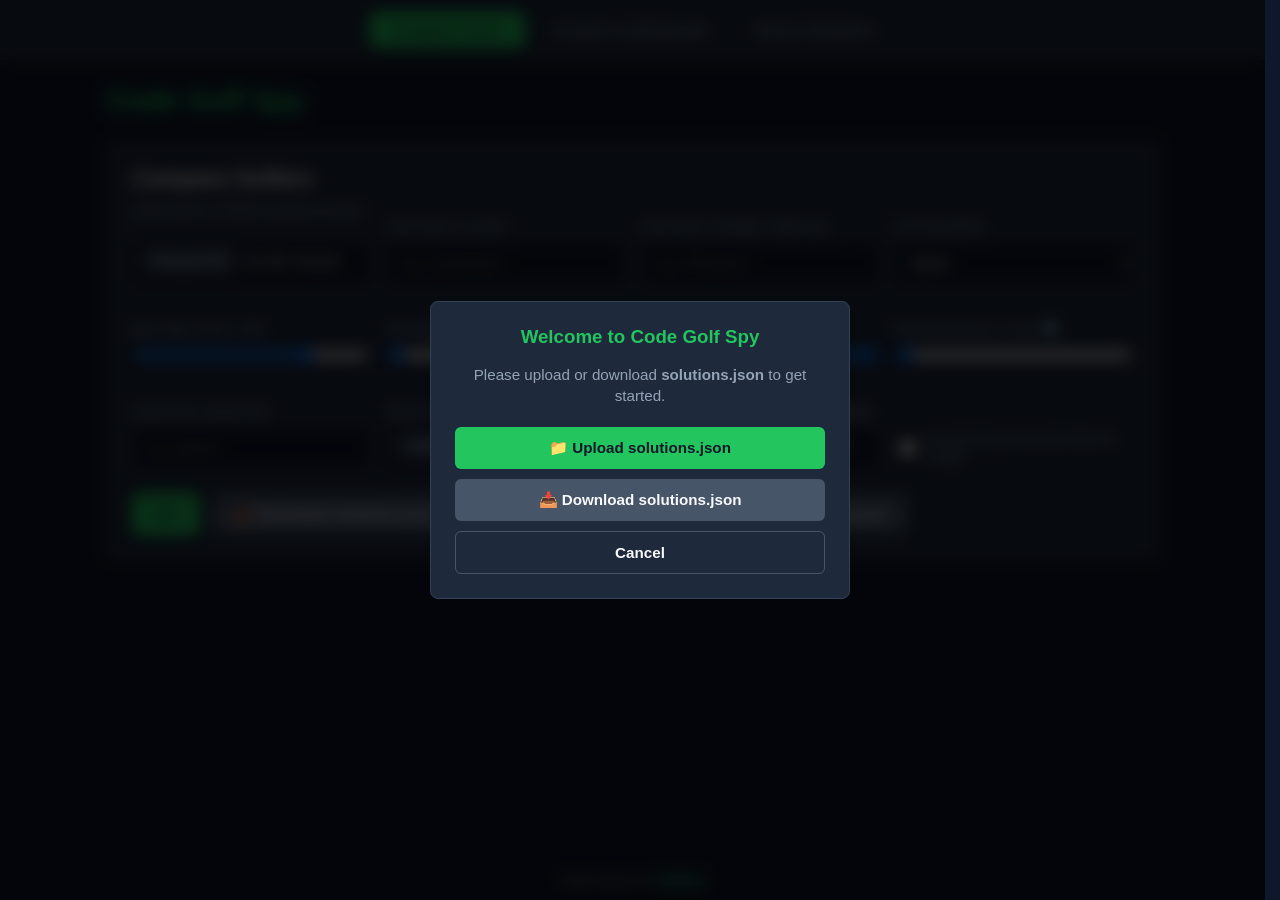
==== src/index.html @ 063121b1 "lost solution" ====
<!-- index.html -->
<!DOCTYPE html>
<html lang="en">
<head>
  <meta charset="UTF-8">
  <link rel="icon" type="image/x-icon" href="icons/favicon.ico">
  <link rel="icon" type="image/png" sizes="32x32" href="icons/favicon-32x32.png">
  <link rel="icon" type="image/png" sizes="16x16" href="icons/favicon-16x16.png">
  <link rel="apple-touch-icon" sizes="180x180" href="icons/apple-touch-icon.png">
  <link rel="manifest" href="icons/site.webmanifest">
  <meta name="viewport" content="width=device-width, initial-scale=1.0">
  <title>Code Golf Leaderboard & Comparison Tool</title>
  <link rel="stylesheet" href="style.css">
</head>
<body>
  <!-- Full-Width Top Navigation Bar -->
  <nav class="navbar">
    <button id="navCompareBtn" class="nav-tab active">Compare Users</button>
    <button id="navLeaderboardBtn" class="nav-tab">Custom Leaderboard</button>
    <button id="navQueryBtn" class="nav-tab">Query Solutions</button>
  </nav>

  <!-- Loading Overlay -->
  <div id="loadingOverlay" class="loading-overlay hidden">
    <div class="spinner"></div>
  </div>

  <!-- Startup Solutions Modal -->
  <div id="initialModal" class="loading-overlay" style="background: rgba(0,0,0,0.75); z-index: 1000;">
    <div class="card" style="max-width: 420px; width: 90%; text-align: center; display: flex; flex-direction: column; gap: 1rem;">
      <h3 style="margin: 0; color: var(--accent);">Welcome to Code Golf Spy</h3>
      <p style="margin: 0; color: var(--text-dim, #ccc); font-size: 0.95rem; line-height: 1.4;">
        Please upload or download <strong>solutions.json</strong> to get started.
      </p>
      <div style="display: flex; flex-direction: column; gap: 10px; margin-top: 5px;">
        <input type="file" id="initialFileInput" accept=".json" style="display: none;">
        <button id="initialUploadBtn" class="btn-submit">📁 Upload solutions.json</button>
        <button id="initialDownloadBtn" class="btn-secondary">📥 Download solutions.json</button>
        <button id="initialCancelBtn" class="btn-secondary" style="background: transparent; border: 1px solid rgba(255,255,255,0.2);">Cancel</button>
      </div>
    </div>
  </div>

  <!-- Custom Solutions Download Modal -->
  <div id="solutionsModal" class="loading-overlay hidden" style="background: rgba(0,0,0,0.75); z-index: 1000;">
    <div class="card" style="max-width: 420px; width: 90%; text-align: center; display: flex; flex-direction: column; gap: 1rem;">
      <h3 style="margin: 0; color: var(--accent);">Download solutions.json</h3>
      <p style="margin: 0; color: var(--text-dim, #ccc); font-size: 0.95rem; line-height: 1.4;">
        How would you like to retrieve the solutions data?
      </p>
      <div style="display: flex; flex-direction: column; gap: 10px; margin-top: 5px;">
        <button id="modalGithubBtn" class="btn-submit">🌐 Visit GitHub History Repo</button>
        <button id="modalCurlBtn" class="btn-secondary">📋 Copy curl Command</button>
        <button id="modalCloseBtn" class="btn-secondary" style="background: transparent; border: 1px solid rgba(255,255,255,0.2);">Cancel</button>
      </div>
    </div>
  </div>

  <div class="container">
    <h1>Code Golf Spy</h1>

    <!-- PAGE 1: User Comparison View -->
    <div id="comparePage">
      <div class="card">
        <h2>Compare Golfers</h2>
        <div class="grid-form">
          <div class="form-group">
            <label for="submissionsFile">Submissions JSON (solutions.json) *</label>
            <input type="file" id="submissionsFile" accept=".json">
          </div>

          <div class="form-group">
            <label for="user1Input">Username 1 (Left) *</label>
            <input type="text" id="user1Input" placeholder="e.g. scpchicken">
          </div>

          <div class="form-group">
            <label for="user2Input">Username 2 (Right, Optional)</label>
            <input type="text" id="user2Input" placeholder="e.g. JRaspass">
          </div>

          <div class="form-group">
            <label for="scoringSelect">Scoring Mode</label>
            <select id="scoringSelect">
              <option value="bytes">Bytes</option>
              <option value="chars">Chars</option>
            </select>
          </div>

          <!-- Base Min Score Formula Slider -->
          <div class="form-group">
            <label class="clickable-setting" title="Click to manually enter a value (1–1000)">
              Base Min Score:&nbsp;<span id="formulaValue">750</span>
            </label>
            <input 
              type="range" 
              id="formulaSlider" 
              min="1" 
              max="1000" 
              step="1" 
              value="750"
              title="1–1000 Base Minimum Score (750 = Standard, 1000 = Flat Base)"
            >
          </div>

          <!-- Hole Exponent Slider -->
          <div class="form-group">
            <label class="clickable-setting" title="Click to manually enter a value (1–1000)">
              Hole Exponent (χ):&nbsp;<span id="chiValue">1</span>
            </label>
            <input 
              type="range" 
              id="chiSlider" 
              min="1" 
              max="30" 
              step="0.5" 
              value="1"
              title="1 = Standard Average, higher values favor quality over quantity"
            >
          </div>

          <!-- Language Exponent Slider -->
          <div class="form-group">
            <label class="clickable-setting" title="Click to manually enter a value (1–1000)">
              Lang Exponent (λ):&nbsp;<span id="lambdaValue">∞</span>
            </label>
            <input 
              type="range" 
              id="lambdaSlider" 
              min="1" 
              max="1000" 
              step="1" 
              value="1000"
              title="1–1000 Language Exponent (1000 = Max/∞, lower values allow all solutions to contribute)"
            >
          </div>

          <!-- Diamond Bonus Slider -->
          <div class="form-group">
            <label class="clickable-setting" title="Click to manually enter a value (0–30)">
              Diamond Bonus:&nbsp;<span id="diamondValue">0</span>&nbsp;pts/💎
            </label>
            <input 
              type="range" 
              id="diamondSlider" 
              min="0" 
              max="30" 
              step="1" 
              value="0"
              title="0 = No Bonus, bonus points awarded per diamond"
            >
          </div>

          <div class="form-group">
            <label for="langFilterInput">Lang Filter (Optional)</label>
            <input type="text" id="langFilterInput" placeholder="e.g. python">
          </div>

          <div class="form-group">
            <label for="holesFile">Holes JSON (Auto-fetches if empty)</label>
            <input type="file" id="holesFile" accept=".json">
          </div>

          <div class="form-group">
            <label for="langsFile">Langs JSON (Auto-fetches if empty)</label>
            <input type="file" id="langsFile" accept=".json">
          </div>

          <div class="form-group">
            <label>&nbsp;</label>
            <div class="checkbox-wrapper">
              <input type="checkbox" id="experimentalCheck">
              <label for="experimentalCheck" class="checkbox-label">Include Experimental Holes & Langs</label>
            </div>
          </div>
        </div>

        <!-- Button Toolbar -->
        <div class="button-group">
          <button class="btn-submit" id="goBtn">GO!</button>
          <button class="btn-secondary" id="dlSolutionsBtn">📥 Download solutions.json</button>
          <button class="btn-secondary" id="dlHolesBtn">📥 Download holes.json</button>
          <button class="btn-secondary" id="dlLangsBtn">📥 Download langs.json</button>
          <button class="btn-secondary hidden" id="dlResultsBtn">📥 Export Results JSON</button>
          <button id="dlResultsTxtBtn" class="btn hidden">Export TXT</button>
        </div>
      </div>

      <!-- Results Section -->
      <div id="resultsCard" class="card hidden" style="margin-top: 1.5rem;">
        <div class="stats-row" id="statsContainer"></div>

        <div class="controls-bar">
          <input type="text" id="tableSearch" class="search-bar" placeholder="Filter holes...">
        </div>

        <div style="overflow-x: auto;">
          <table id="resultsTable" class="main-table results-table">
            <thead id="tableHead"></thead>
            <tbody id="resultsBody"></tbody>
          </table>
        </div>
      </div>

      <!-- Exclusive Golds Section -->
      <div id="exclusiveGoldsCard" class="card hidden" style="margin-top: 1.5rem;">
        <h3 style="margin-top: 0; margin-bottom: 1rem; color: var(--accent);">
          Golds <span id="u2NameSpan">User 2</span> has that <span id="u1NameSpan">User 1</span> doesn't
        </h3>
        <div style="overflow-x: auto;">
          <table id="exclusiveGoldsTable" class="main-table results-table">
            <thead>
              <tr>
                <th>Hole</th>
                <th>Language</th>
                <th style="text-align: right;">Medal</th>
                <th style="text-align: right;">Score</th>
                <th style="text-align: right;">Gold Holders</th>
              </tr>
            </thead>
            <tbody id="exclusiveGoldsBody"></tbody>
          </table>
        </div>
      </div>
    </div>

    <!-- PAGE 2: Custom Leaderboard View -->
    <div id="leaderboardPage" class="hidden">
      <div class="card">
        <h2>Custom Leaderboard (Bytes)</h2>
        <p class="subtitle" style="margin-bottom: 15px; color: var(--text-dim);">
          Enter comma-separated usernames to generate a custom ranking using <strong>bytes scoring</strong>.
        </p>

        <div class="grid-form">
          <div class="form-group" style="grid-column: 1 / -1;">
            <label 
              for="leaderboardUsersInput" 
              id="leaderboardUsersLabel" 
              style="cursor: pointer; user-select: none;" 
              title="Click to autofill default golfers"
            >
              Golfers to Rank (Comma-separated) <span style="font-size: 0.8em; opacity: 0.75;">✨ Click here to autofill</span>
            </label>
            <input 
              type="text" 
              id="leaderboardUsersInput" 
              placeholder="e.g. scpchicken, btnlq, acotis"
            >
          </div>

          <!-- Base Min Score Formula Slider -->
          <div class="form-group">
            <label class="clickable-setting" title="Click to manually enter a value (1–1000)">
              Base Min Score:&nbsp;<span id="lbFormulaValue">750</span>
            </label>
            <input 
              type="range" 
              id="lbFormulaSlider" 
              min="1" 
              max="1000" 
              step="1" 
              value="750"
              title="1–1000 Base Minimum Score (750 = Standard, 1000 = Flat Base)"
            >
          </div>

          <!-- Chi Exponent Slider Option -->
          <div class="form-group">
            <label class="clickable-setting" title="Click to manually enter a value (1–1000)">
              Hole Exponent (χ):&nbsp;<span id="lbChiValue">1</span>
            </label>
            <input 
              type="range" 
              id="lbChiSlider" 
              min="1" 
              max="30" 
              step="0.5" 
              value="1"
              title="1 = Standard Average, higher values favor quality over quantity"
            >
          </div>

          <!-- Language Exponent Slider Option -->
          <div class="form-group">
            <label class="clickable-setting" title="Click to manually enter a value (1–1000)">
              Lang Exponent (λ):&nbsp;<span id="lbLambdaValue">∞</span>
            </label>
            <input 
              type="range" 
              id="lbLambdaSlider" 
              min="1" 
              max="1000" 
              step="1" 
              value="1000"
              title="1–1000 Language Exponent (1000 = Max/∞, lower values allow all solutions to contribute)"
            >
          </div>

          <!-- Diamond Bonus Slider Option -->
          <div class="form-group">
            <label class="clickable-setting" title="Click to manually enter a value (0–30)">
              Diamond Bonus:&nbsp;<span id="lbDiamondValue">0</span>&nbsp;pts/💎
            </label>
            <input 
              type="range" 
              id="lbDiamondSlider" 
              min="0" 
              max="30" 
              step="1" 
              value="0"
              title="0 = No Bonus, bonus points awarded per diamond"
            >
          </div>
        </div>

        <div class="button-group" style="margin-top: 1.5rem;">
          <button class="btn-submit" id="lbGoBtn">Generate Leaderboard</button>
        </div>
      </div>

      <!-- Leaderboard Results Card -->
      <div id="lbResultsCard" class="card hidden" style="margin-top: 1.5rem;">
        <div style="display: flex; justify-content: space-between; align-items: center; margin-bottom: 1rem; flex-wrap: wrap; gap: 10px;">
          <h3 style="margin: 0; color: var(--accent);">Leaderboard Standings</h3>
          <div style="display: flex; gap: 10px; align-items: center; flex-wrap: wrap;">
            <button id="exportLbTxtBtn" class="btn-secondary">📥 Export as TXT Table</button>
          </div>
        </div>
      
        <div style="overflow-x: auto;">
          <table id="lbResultsTable">
            <thead>
              <tr>
                <th>#</th>
                <th>Name</th>
                <th>Holes</th>
                <th style="text-align: right;">Points</th>
                <th style="text-align: right;">💎</th>
                <th style="text-align: right;">Bytes</th>
                <th style="text-align: right;">+/-</th>
              </tr>
            </thead>
            <tbody id="lbResultsBody"></tbody>
          </table>
        </div>
      </div>
    </div>

    <!-- PAGE 3: Query Solutions View -->
    <div id="queryPage" class="hidden">
      <div class="card">
        <h2>Query Solutions (Bytes)</h2>
        <p class="subtitle" style="margin-bottom: 15px; color: var(--text-dim);">
          Query and rank solutions across all holes and languages using <strong>bytes scoring</strong>.
        </p>

        <div class="grid-form">
          <div class="form-group" style="grid-column: 1 / -1;">
            <label for="queryTypeSelect">Sort & Filter Query</label>
            <select id="queryTypeSelect">
              <option value="longest_golds">Longest BYTES Golds</option>
              <option value="longest_diamonds">Longest BYTES Diamonds</option>
              <option value="longest_unicorns">Longest BYTES Unicorns</option>
              <option value="bytes_gold_medals">Bytes Gold Medals</option>
              <option value="bytes_diamonds">Bytes Diamonds</option>
              <option value="bytes_unicorns">Bytes Unicorns</option>
              <option value="total_bytes_of_golds_per_day">Total BYTES of Golds Per Day</option>
              <option value="lost_golds_diamonds">Lost Diamonds / Golds / Unicorns</option>
            </select>
          </div>

          <!-- Dynamic Lost Golds Filter Controls -->
          <div id="lostGoldsControls" class="form-group hidden" style="grid-column: 1 / -1; display: grid; grid-template-columns: 1fr 1fr; gap: 15px;">
            <div>
              <label for="lostGolferInput">Golfer Name (Who Lost - Optional)</label>
              <input type="text" id="lostGolferInput" placeholder="e.g. scpchicken">
            </div>
            <div>
              <label for="lostTypeSelect">Lost Record Type</label>
              <select id="lostTypeSelect">
                <option value="all">All Lost Records (Golds, Diamonds, Unicorns)</option>
                <option value="diamonds">Lost Diamonds 💎 Only</option>
                <option value="unicorns">Lost Unicorns 🦄 Only</option>
                <option value="golds">Lost Golds 🥇 Only</option>
              </select>
            </div>
          </div>
        </div>

        <div class="button-group" style="margin-top: 1.5rem;">
          <button class="btn-submit" id="queryGoBtn">Run Query</button>
        </div>
      </div>

      <!-- Query Results Card -->
      <div id="queryResultsCard" class="card hidden" style="margin-top: 1.5rem;">
        
        <!-- Stats container for Golds, Diamonds, and Unicorns -->
        <div class="stats-row" id="queryStatsContainer" style="margin-bottom: 1.5rem;"></div>

        <div style="display: flex; justify-content: space-between; align-items: center; margin-bottom: 1rem; flex-wrap: wrap; gap: 10px;">
          <h3 id="queryResultsTitle" style="margin: 0; color: var(--accent);">Query Results</h3>
          <div style="display: flex; gap: 10px; align-items: center; flex-wrap: wrap;">
            <input type="text" id="queryTableSearch" class="search-bar" placeholder="Filter hole, lang, or golfer..." style="height: 38px;">
            <button id="exportQueryTxtBtn" class="btn-secondary">📥 Export as TXT Table</button>
          </div>
        </div>

        <!-- Single Table View (Standard Queries & Golds Per Day) -->
        <div id="singleTableContainer" style="overflow-x: auto;">
          <table id="queryResultsTable" class="main-table">
            <thead>
              <tr>
                <th>#</th>
                <th>Hole</th>
                <th>Language</th>
                <th>Golfer</th>
                <th style="text-align: right;">Bytes</th>
                <th style="text-align: right;">Type</th>
              </tr>
            </thead>
            <tbody id="queryResultsBody"></tbody>
          </table>
        </div>

        <!-- Multi-Table View (Lost Golds across 24h, Week, Month, Year) -->
        <div id="multiTableContainer" class="hidden" style="display: flex; flex-direction: column; gap: 1.5rem;"></div>
      </div>
    </div>
  </div>
  <footer class="app-footer">
    <p>
      View source on 
      <a href="https://github.com/scpchicken/code-golf-spy-web" target="_blank" rel="noopener noreferrer">
        GitHub
      </a>
    </p>
  </footer>

  <script src="utils.js"></script>
  <script src="modals.js"></script>
  <script src="compare.js"></script>
  <script src="leaderboard.js"></script>
  <script src="query.js"></script>
  <script src="main.js"></script>
</body>
</html>
---- src/style.css ----
html {
  /* Reserves scrollbar space to prevent layout shifting when content grows */
  scrollbar-gutter: stable;
  /* Fallback for older browsers */
  overflow-y: scroll; 
}

*, *::before, *::after {
  box-sizing: border-box;
}

:root {
  --bg: #0f172a;
  --card-bg: #1e293b;
  --accent: #22c55e;        /* Green accent (Emerald) */
  --accent-hover: #16a34a;  /* Darker green hover state */
  --text: #f8fafc;
  --text-dim: #94a3b8;
  --border: #334155;
  --win: #4ade80;
  --loss: #f87171;
  --btn-secondary: #475569;
  --btn-secondary-hover: #64748b;
}

body {
  font-family: -apple-system, BlinkMacSystemFont, "Segoe UI", Roboto, Helvetica, Arial, sans-serif;
  background-color: var(--bg);
  color: var(--text);
  margin: 0;
  padding: 0;
  display: flex;
  flex-direction: column;
  align-items: center;
  min-height: 100vh;
}

/* ==========================================
   Full-Width Sticky Top Navigation Bar
   ========================================== */
.navbar {
  position: sticky;
  top: 0;
  width: 100%;
  display: flex;
  justify-content: center;
  align-items: center;
  gap: 0.5rem;
  background-color: var(--card-bg);
  border-bottom: 1px solid var(--border);
  padding: 0.75rem 1.5rem;
  z-index: 1000;
  box-shadow: 0 4px 6px -1px rgba(0, 0, 0, 0.2);
}

.nav-tab {
  background: transparent;
  border: 1px solid transparent;
  color: var(--text-dim);
  padding: 0.5rem 1.25rem;
  font-size: 0.95rem;
  font-weight: 600;
  cursor: pointer;
  border-radius: 6px;
  transition: all 0.2s ease-in-out;
}

.nav-tab:hover {
  color: var(--text);
  background-color: rgba(255, 255, 255, 0.05);
}

.nav-tab.active {
  color: #0f172a;
  background-color: var(--accent);
  box-shadow: 0 2px 8px rgba(34, 197, 94, 0.3);
}

/* ==========================================
   Main Layout & Cards
   ========================================== */
.container {
  width: 100%;
  max-width: 1100px;
  display: flex;
  flex-direction: column;
  gap: 1.5rem;
  padding: 1.5rem 1.5rem 0.5rem 1.5rem;
  flex: 1;
}

h1 {
  margin: 0;
  font-size: 1.8rem;
  color: var(--accent);
}

h2 {
  margin-top: 0;
  margin-bottom: 0.5rem;
  font-size: 1.4rem;
  color: var(--text);
}

.card {
  background-color: var(--card-bg);
  border: 1px solid var(--border);
  border-radius: 8px;
  padding: 1.5rem;
  box-shadow: 0 4px 6px -1px rgba(0, 0, 0, 0.1);
}

/* ==========================================
   Grid Form Layout
   ========================================== */
.grid-form {
  display: grid;
  grid-template-columns: repeat(auto-fit, minmax(220px, 1fr));
  gap: 1.25rem 1rem;
}

.form-group {
  display: flex;
  flex-direction: column;
}

.form-group label:not(.checkbox-label) {
  font-size: 0.85rem;
  font-weight: 600;
  color: var(--text-dim);
  height: 2.2rem;
  display: flex;
  align-items: flex-end;
  margin-bottom: 0.4rem;
  line-height: 1.2;
}

input[type="text"],
input[type="file"],
select,
.checkbox-wrapper {
  height: 42px;
  background-color: var(--bg);
  border: 1px solid var(--border);
  color: var(--text);
  border-radius: 6px;
  font-size: 0.95rem;
  width: 100%;
}

input[type="text"],
select {
  padding: 0 0.75rem;
}

input[type="file"] {
  padding: 5px 8px;
  display: flex;
  align-items: center;
}

input[type="file"]::file-selector-button {
  background-color: var(--border);
  color: var(--text);
  border: none;
  padding: 0.35rem 0.75rem;
  border-radius: 4px;
  cursor: pointer;
  margin-right: 0.5rem;
  font-size: 0.85rem;
}

.checkbox-wrapper {
  display: flex;
  align-items: center;
  gap: 0.6rem;
  padding: 0 0.25rem;
  background-color: transparent;
  border: 1px solid transparent;
}

.checkbox-wrapper input[type="checkbox"] {
  width: 1.1rem;
  height: 1.1rem;
  accent-color: var(--accent);
  cursor: pointer;
  margin: 0;
}

.checkbox-label {
  font-size: 0.85rem;
  font-weight: 600;
  color: var(--text-dim);
  cursor: pointer;
  margin: 0;
  line-height: 1.2;
}

/* ==========================================
   Buttons
   ========================================== */
.button-group {
  display: flex;
  gap: 0.75rem;
  flex-wrap: wrap;
  margin-top: 1.5rem;
}

button {
  border: none;
  padding: 0.75rem 1.25rem;
  font-size: 0.95rem;
  font-weight: bold;
  border-radius: 6px;
  cursor: pointer;
  transition: background-color 0.2s;
}

button.btn-submit {
  background-color: var(--accent);
  color: #0f172a;
}

button.btn-submit:hover {
  background-color: var(--accent-hover);
}

button.btn-secondary {
  background-color: var(--btn-secondary);
  color: var(--text);
}

button.btn-secondary:hover {
  background-color: var(--btn-secondary-hover);
}

/* ==========================================
   Stats Cards & Controls
   ========================================== */
.stats-row {
  display: flex;
  gap: 1rem;
  flex-wrap: wrap;
}

.stat-box {
  flex: 1;
  min-width: 180px;
  background: var(--bg);
  border: 1px solid var(--border);
  padding: 1rem;
  border-radius: 6px;
  text-align: center;
}

.stat-box .val {
  font-size: 1.6rem;
  font-weight: bold;
  color: var(--accent);
}

.stat-box .lbl {
  font-size: 0.8rem;
  color: var(--text-dim);
  margin-top: 0.2rem;
}

a.golf-link {
  color: inherit;
  text-decoration: underline;
  text-decoration-thickness: 1px;
  text-underline-offset: 3px;
  text-decoration-color: rgba(248, 250, 252, 0.4);
  transition: color 0.2s, text-decoration-color 0.2s;
}

a.golf-link:hover {
  color: var(--accent);
  text-decoration-color: var(--accent);
}

a.golf-link-clean {
  color: inherit;
  text-decoration: none;
  transition: color 0.2s;
}

a.golf-link-clean:hover {
  color: var(--accent);
}

.controls-bar {
  display: flex;
  gap: 1rem;
  margin-top: 1.5rem;
  flex-wrap: wrap;
}

.search-bar {
  flex: 2;
  min-width: 200px;
}

.sort-select {
  flex: 1;
  min-width: 200px;
}

/* ==========================================
   Tables & Alignment Rules
   ========================================== */
table {
  width: 100%;
  border-collapse: collapse;
  margin-top: 1rem;
}

th, td {
  padding: 0.75rem 1rem;
  text-align: left;
  border-bottom: 1px solid var(--border);
}

th {
  background-color: var(--bg);
  color: var(--text-dim);
  font-size: 0.85rem;
  text-transform: uppercase;
  letter-spacing: 0.05em;
}

tr:hover td {
  background-color: rgba(255, 255, 255, 0.02);
}

/* --- Main Table Alignment --- */
.main-table th.lang,
.main-table td.lang,
#resultsTable th.lang,
#resultsTable td.lang,
.col-lang {
  text-align: left;
}

.main-table th.score,
.main-table td.score,
#resultsTable th.score,
#resultsTable td.score,
.col-score,
#lbResultsTable th:nth-child(4),
#lbResultsTable td:nth-child(4),
#lbResultsTable th:nth-child(5),
#lbResultsTable td:nth-child(5),
#lbResultsTable th:nth-child(6),
#lbResultsTable td:nth-child(6),
#lbResultsTable th:nth-child(7),
#lbResultsTable td:nth-child(7) {
  text-align: right;
}

.main-table td.medal-col,
#resultsTable td.medal-col,
.medal-col {
  text-align: right;
}

.medal-group,
.medal-container {
  display: inline-flex;
  align-items: center;
  justify-content: flex-end;
}

.medal-group .medal-count,
.medal-group .medal-qty,
.medal-container .medal-count,
.medal-container .medal-qty {
  display: inline-block;
  min-width: 3ch;
  text-align: left;
  margin-left: 4px;
}

/* --- Diff Table Alignment --- */
.diff-table {
  width: 100%;
}

.diff-table tr,
.diff-table td,
.diff-cell {
  display: flex;
  justify-content: space-between;
  align-items: center;
}

.diff-table .medal-icon,
.diff-cell .medal-icon,
.diff-medal {
  text-align: left;
}

.diff-table .number,
.diff-cell .number,
.diff-table .diff-num,
.diff-cell .diff-num {
  text-align: right;
  margin-left: auto;
}

.diff-pos {
  color: var(--win);
  font-weight: bold;
}

.diff-neg {
  color: var(--loss);
  font-weight: bold;
}

.diff-zero {
  color: var(--text-dim);
}

.medal {
  font-size: 1.1rem;
  margin-left: 0.3rem;
}

/* ==========================================
   Utilities & Loading Overlay
   ========================================== */
.hidden {
  display: none !important;
}

.loading-overlay {
  position: fixed;
  top: 0;
  left: 0;
  width: 100vw;
  height: 100vh;
  background-color: transparent;
  -webkit-backdrop-filter: blur(8px);
  backdrop-filter: blur(8px);
  display: flex;
  justify-content: center;
  align-items: center;
  z-index: 9999;
}

.spinner {
  width: 50px;
  height: 50px;
  border: 5px solid rgba(255, 255, 255, 0.1);
  border-top: 5px solid var(--accent);
  border-radius: 50%;
  animation: spin 0.8s linear infinite;
}

@keyframes spin {
  0% { transform: rotate(0deg); }
  100% { transform: rotate(360deg); }
}

/* ==========================================
   Compact Footer
   ========================================== */
.app-footer {
  margin-top: auto;
  padding: 0.75rem 0;
  text-align: center;
  font-size: 0.85rem;
  color: #a0a0a0;
  width: 100%;
}

.app-footer p {
  margin: 0;
}

.app-footer a {
  color: var(--win);
  text-decoration: none;
  font-weight: 600;
}

.app-footer a:hover {
  text-decoration: underline;
}

#comparePage,
#leaderboardPage {
  display: flex;
  flex-direction: column;
  gap: 1.5rem;
  width: 100%;
  margin-top: 0;
}

#comparePage > :first-child,
#leaderboardPage > :first-child {
  margin-top: 0;
}

.clickable-setting {
  cursor: pointer;
  user-select: none;
  display: inline-block;
  line-height: 1.2;
}

.clickable-setting * {
  cursor: pointer;
}

.diff-clickable {
  cursor: pointer;
  text-decoration: none !important;
  text-underline-offset: 3px;
  transition: opacity 0.2s;
}

.diff-clickable:hover {
  opacity: 0.8;
}

/* ==========================================
   Score & Medal Alignment Rules
   ========================================== */
.score-cell-container {
  display: flex;
  align-items: center;
  justify-content: flex-end;
  gap: 6px;
}

.medal-badge-wrapper {
  display: flex;
  flex-direction: column;
  align-items: center;
  justify-content: center;
  line-height: 1;
  gap: 2px;
  min-width: 24px;
}

.score-value-box {
  min-width: 5ch;
  text-align: right;
  display: inline-block;
  font-variant-numeric: tabular-nums;
}

.extra-medals-btn {
  background: none;
  border: none;
  color: var(--win);
  cursor: pointer;
  padding: 0;
  font-size: 0.75rem;
  font-weight: bold;
  text-decoration: underline;
  line-height: 1;
}

.medal {
  font-size: 1.1rem;
  line-height: 1;
  margin: 0;
}

/* Vertical border separating Hole | User 1 | User 2 | Diff */
.results-table th.col-border-left,
.results-table td.col-border-left {
  border-left: 2px solid var(--border, #334155) !important;
}

.results-table td.user-lang-cell {
  padding-right: 4px !important;
  white-space: nowrap;
}

.results-table td.user-score-cell {
  padding-left: 4px !important;
  white-space: nowrap;
}
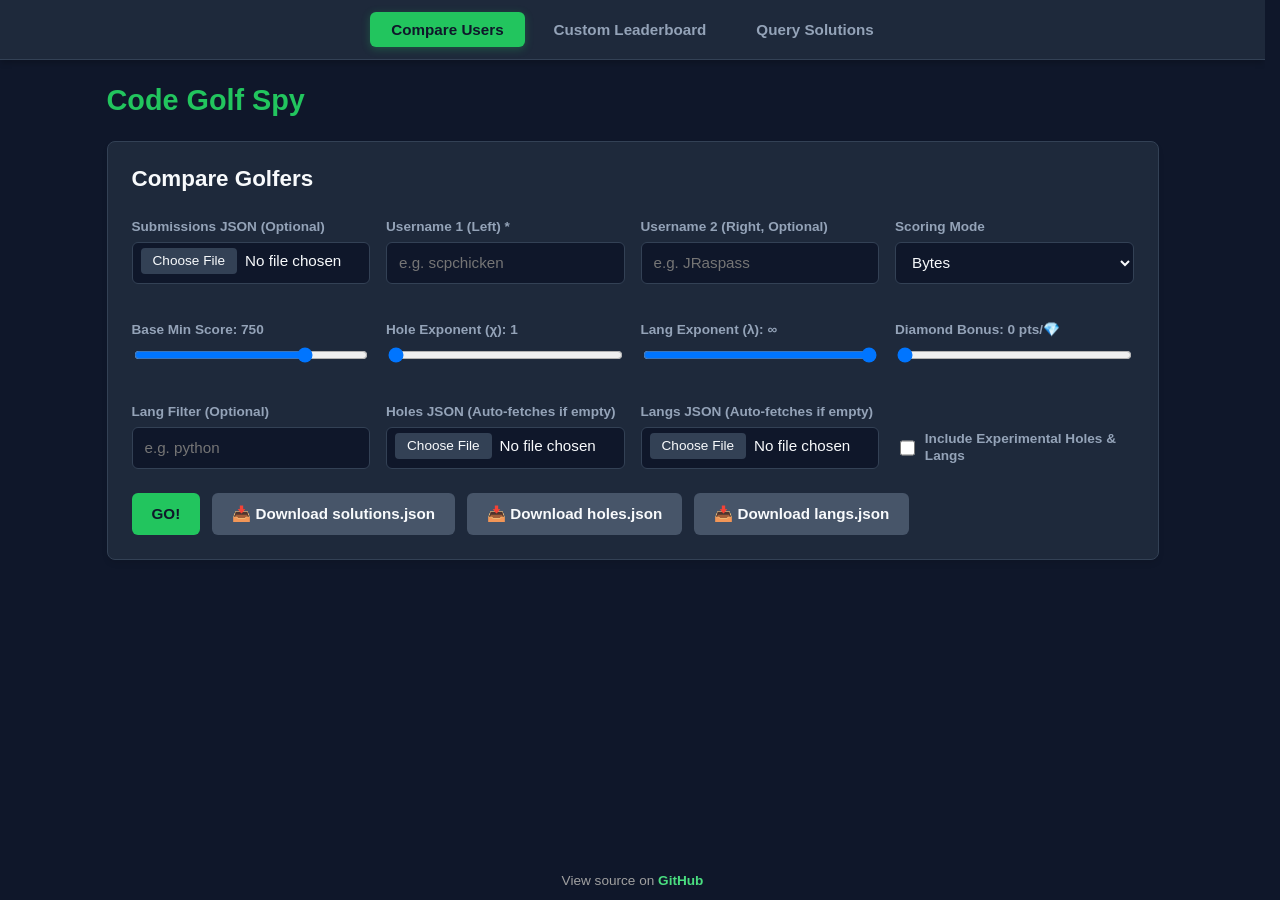
==== commit cb451193: "auto json" ====
--- a/src/index.html
+++ b/src/index.html
@@ -25,22 +25,6 @@
     <div class="spinner"></div>
   </div>
 
-  <!-- Startup Solutions Modal -->
-  <div id="initialModal" class="loading-overlay" style="background: rgba(0,0,0,0.75); z-index: 1000;">
-    <div class="card" style="max-width: 420px; width: 90%; text-align: center; display: flex; flex-direction: column; gap: 1rem;">
-      <h3 style="margin: 0; color: var(--accent);">Welcome to Code Golf Spy</h3>
-      <p style="margin: 0; color: var(--text-dim, #ccc); font-size: 0.95rem; line-height: 1.4;">
-        Please upload or download <strong>solutions.json</strong> to get started.
-      </p>
-      <div style="display: flex; flex-direction: column; gap: 10px; margin-top: 5px;">
-        <input type="file" id="initialFileInput" accept=".json" style="display: none;">
-        <button id="initialUploadBtn" class="btn-submit">📁 Upload solutions.json</button>
-        <button id="initialDownloadBtn" class="btn-secondary">📥 Download solutions.json</button>
-        <button id="initialCancelBtn" class="btn-secondary" style="background: transparent; border: 1px solid rgba(255,255,255,0.2);">Cancel</button>
-      </div>
-    </div>
-  </div>
-
   <!-- Custom Solutions Download Modal -->
   <div id="solutionsModal" class="loading-overlay hidden" style="background: rgba(0,0,0,0.75); z-index: 1000;">
     <div class="card" style="max-width: 420px; width: 90%; text-align: center; display: flex; flex-direction: column; gap: 1rem;">
@@ -65,7 +49,7 @@
         <h2>Compare Golfers</h2>
         <div class="grid-form">
           <div class="form-group">
-            <label for="submissionsFile">Submissions JSON (solutions.json) *</label>
+            <label for="submissionsFile">Submissions JSON (Optional)</label>
             <input type="file" id="submissionsFile" accept=".json">
           </div>
 
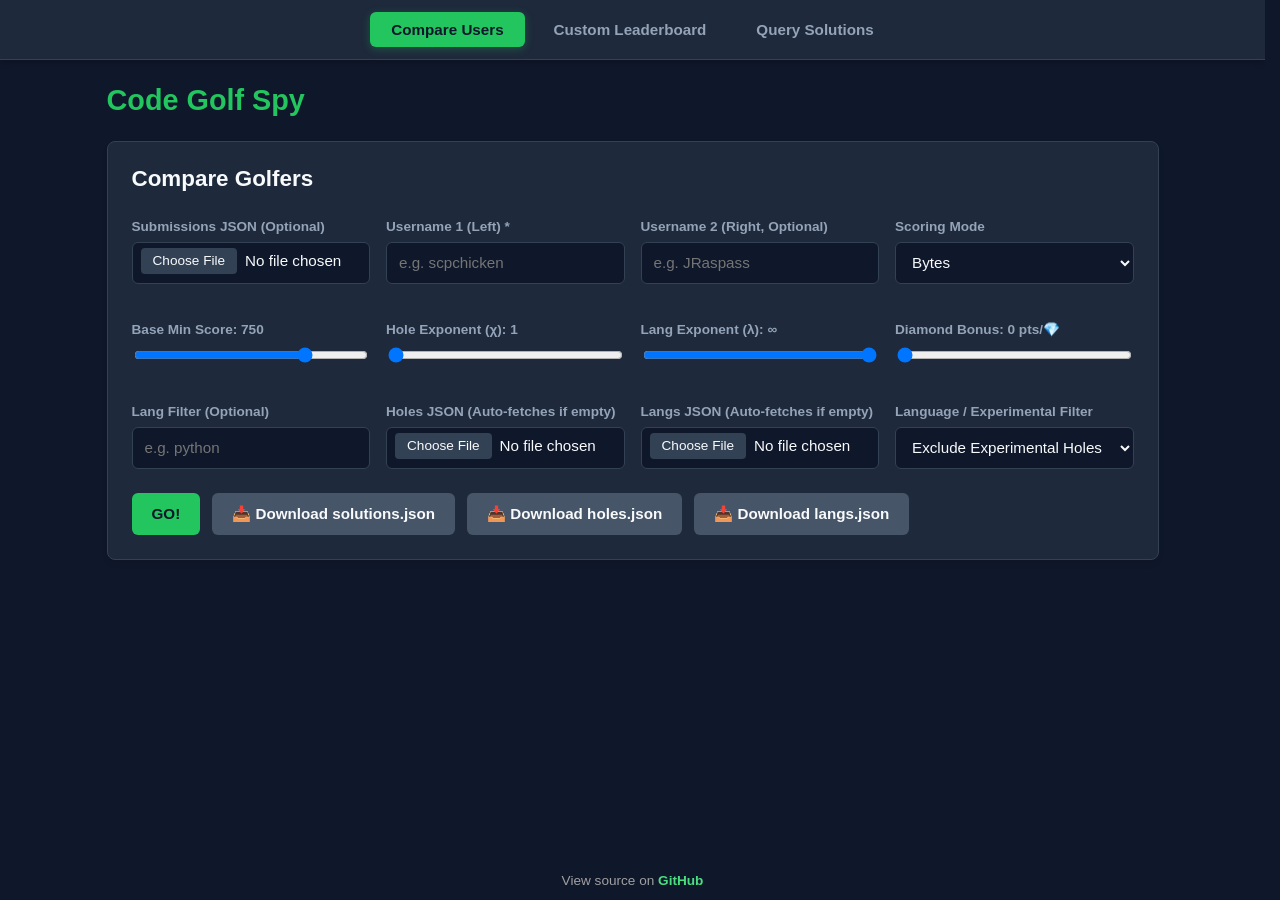
==== commit 3318faaa: "more filters for hole/lang" ====
--- a/src/index.html
+++ b/src/index.html
@@ -11,6 +11,9 @@
   <meta name="viewport" content="width=device-width, initial-scale=1.0">
   <title>Code Golf Leaderboard & Comparison Tool</title>
   <link rel="stylesheet" href="style.css">
+  <script async src="https://www.googletagmanager.com/gtag/js?id=G-HQQRS8EE5T"></script>
+  <script>window.dataLayer = window.dataLayer || [];function gtag(){
+  dataLayer.push(arguments);};gtag('js', new Date());gtag('config', 'G-HQQRS8EE5T');</script>
 </head>
 <body>
   <!-- Full-Width Top Navigation Bar -->
@@ -40,6 +43,28 @@
     </div>
   </div>
 
+  <!-- Permitted / Banned Languages Modal -->
+  <div id="langFilterModal" class="loading-overlay hidden" style="background: rgba(0,0,0,0.75); z-index: 1000;">
+    <div class="card" style="max-width: 480px; width: 90%; max-height: 85vh; display: flex; flex-direction: column; gap: 1rem;">
+      <h3 id="langFilterModalTitle" style="margin: 0; color: var(--accent);">Select Languages</h3>
+      <input
+        type="text"
+        id="langFilterSearchInput"
+        placeholder="Filter languages..."
+        style="height: 38px; background-color: var(--bg); border: 1px solid var(--border); color: var(--text); border-radius: 6px; padding: 0 0.75rem; font-size: 0.95rem;"
+      >
+      <div style="display: flex; gap: 10px;">
+        <button id="langFilterSelectAllBtn" class="btn-secondary" style="flex: 1;">Select All</button>
+        <button id="langFilterSelectNoneBtn" class="btn-secondary" style="flex: 1;">Select None</button>
+      </div>
+      <div id="langFilterListContainer" style="overflow-y: auto; max-height: 40vh; text-align: left; border: 1px solid var(--border); border-radius: 6px; padding: 0.75rem;"></div>
+      <div style="display: flex; gap: 10px; justify-content: flex-end; margin-top: 5px;">
+        <button id="langFilterCancelBtn" class="btn-secondary">Cancel</button>
+        <button id="langFilterApplyBtn" class="btn-submit">Apply</button>
+      </div>
+    </div>
+  </div>
+
   <div class="container">
     <h1>Code Golf Spy</h1>
 
@@ -151,11 +176,18 @@
           </div>
 
           <div class="form-group">
-            <label>&nbsp;</label>
-            <div class="checkbox-wrapper">
-              <input type="checkbox" id="experimentalCheck">
-              <label for="experimentalCheck" class="checkbox-label">Include Experimental Holes & Langs</label>
-            </div>
+            <label for="langFilterModeSelect">Language / Experimental Filter</label>
+            <select id="langFilterModeSelect">
+              <option value="default">Exclude Experimental Holes & Langs</option>
+              <option value="experimental">Include Experimental Holes & Langs</option>
+              <option value="permitted">Permitted Languages Only…</option>
+              <option value="banned">Banned Languages…</option>
+            </select>
+            <span
+              id="editLangFilterBtn"
+              class="hidden"
+              style="margin-top: 6px; font-size: 0.8rem; color: var(--win); cursor: pointer; text-decoration: underline; text-underline-offset: 2px; user-select: none;"
+            >Edit Selected Languages</span>
           </div>
         </div>
 
@@ -351,6 +383,7 @@
               <option value="bytes_unicorns">Bytes Unicorns</option>
               <option value="total_bytes_of_golds_per_day">Total BYTES of Golds Per Day</option>
               <option value="lost_golds_diamonds">Lost Diamonds / Golds / Unicorns</option>
+              <option value="medal_mismatch">Medal Mismatch: Bytes vs Chars</option>
             </select>
           </div>
 
@@ -370,6 +403,18 @@
               </select>
             </div>
           </div>
+
+          <!-- Dynamic Medal Mismatch Filter Controls -->
+          <div id="mismatchControls" class="form-group hidden" style="grid-column: 1 / -1; display: grid; grid-template-columns: 1fr 1fr; gap: 15px;">
+            <div>
+              <label for="mismatchUserInput">Username (Required)</label>
+              <input type="text" id="mismatchUserInput" placeholder="e.g. scpchicken">
+            </div>
+            <div>
+              <label for="mismatchLangInput">Language (Optional)</label>
+              <input type="text" id="mismatchLangInput" placeholder="e.g. Python">
+            </div>
+          </div>
         </div>
 
         <div class="button-group" style="margin-top: 1.5rem;">
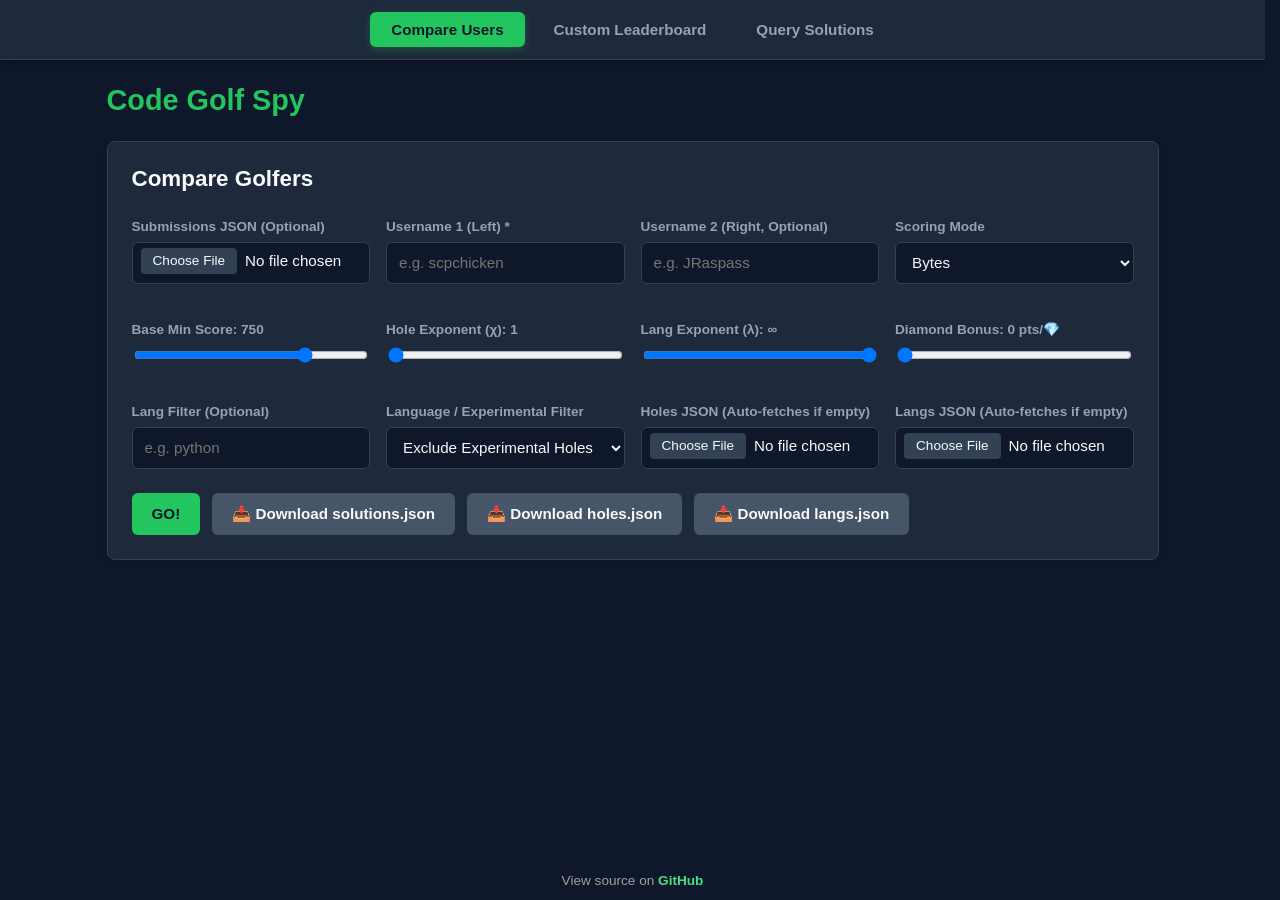
==== commit 89bfca76: "filters on leaderboard page" ====
--- a/src/index.html
+++ b/src/index.html
@@ -166,16 +166,6 @@
           </div>
 
           <div class="form-group">
-            <label for="holesFile">Holes JSON (Auto-fetches if empty)</label>
-            <input type="file" id="holesFile" accept=".json">
-          </div>
-
-          <div class="form-group">
-            <label for="langsFile">Langs JSON (Auto-fetches if empty)</label>
-            <input type="file" id="langsFile" accept=".json">
-          </div>
-
-          <div class="form-group">
             <label for="langFilterModeSelect">Language / Experimental Filter</label>
             <select id="langFilterModeSelect">
               <option value="default">Exclude Experimental Holes & Langs</option>
@@ -188,6 +178,16 @@
               class="hidden"
               style="margin-top: 6px; font-size: 0.8rem; color: var(--win); cursor: pointer; text-decoration: underline; text-underline-offset: 2px; user-select: none;"
             >Edit Selected Languages</span>
+          </div>
+
+          <div class="form-group">
+            <label for="holesFile">Holes JSON (Auto-fetches if empty)</label>
+            <input type="file" id="holesFile" accept=".json">
+          </div>
+
+          <div class="form-group">
+            <label for="langsFile">Langs JSON (Auto-fetches if empty)</label>
+            <input type="file" id="langsFile" accept=".json">
           </div>
         </div>
 
@@ -330,8 +330,30 @@
           </div>
         </div>
 
-        <div class="button-group" style="margin-top: 1.5rem;">
+        <div class="button-group" style="margin-top: 1.5rem; align-items: center; flex-wrap: wrap; gap: 10px;">
           <button class="btn-submit" id="lbGoBtn">Generate Leaderboard</button>
+
+          <input
+            type="text"
+            id="lbLangFilterInput"
+            placeholder="Lang Filter (Optional) e.g. python"
+            style="height: 38px; width: 200px; flex: 0 0 auto; background-color: var(--bg); border: 1px solid var(--border); color: var(--text); border-radius: 6px; padding: 0 0.75rem; font-size: 0.95rem;"
+          >
+
+          <select
+            id="lbLangFilterModeSelect"
+            style="height: 38px; width: 260px; flex: 0 0 auto; background-color: var(--bg); border: 1px solid var(--border); color: var(--text); border-radius: 6px; padding: 0 0.75rem; font-size: 0.95rem;"
+          >
+            <option value="default">Exclude Experimental Holes & Langs</option>
+            <option value="experimental">Include Experimental Holes & Langs</option>
+            <option value="permitted">Permitted Languages Only…</option>
+            <option value="banned">Banned Languages…</option>
+          </select>
+          <span
+            id="lbEditLangFilterBtn"
+            class="hidden"
+            style="flex: 0 0 auto; font-size: 0.8rem; color: var(--win); cursor: pointer; text-decoration: underline; text-underline-offset: 2px; user-select: none;"
+          >Edit Selected Languages</span>
         </div>
       </div>
 
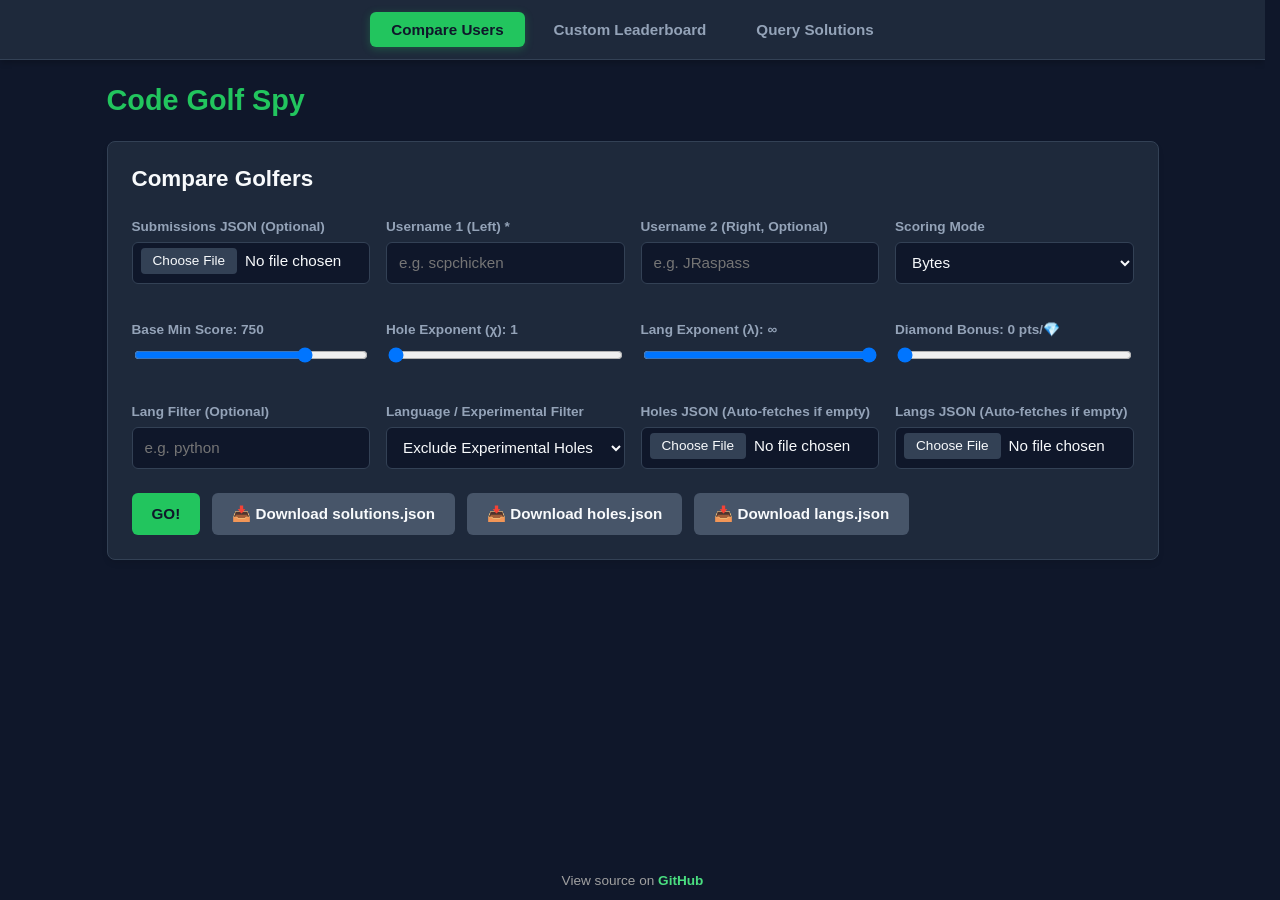
==== commit 4c615878: "ban users for custom leaderboard" ====
--- a/src/index.html
+++ b/src/index.html
@@ -265,6 +265,20 @@
             >
           </div>
 
+          <div class="form-group" style="grid-column: 1 / -1;">
+            <label 
+              for="lbBannedUsersInput" 
+              title="These golfers' submissions are fully excluded from score calculation (they won't count toward hole/lang minimums, solution counts, or diamonds for anyone else either)."
+            >
+              Banned Golfers (Comma-separated, optional)
+            </label>
+            <input 
+              type="text" 
+              id="lbBannedUsersInput" 
+              placeholder="e.g. Steffan153, scpchicken"
+            >
+          </div>
+
           <!-- Base Min Score Formula Slider -->
           <div class="form-group">
             <label class="clickable-setting" title="Click to manually enter a value (1–1000)">
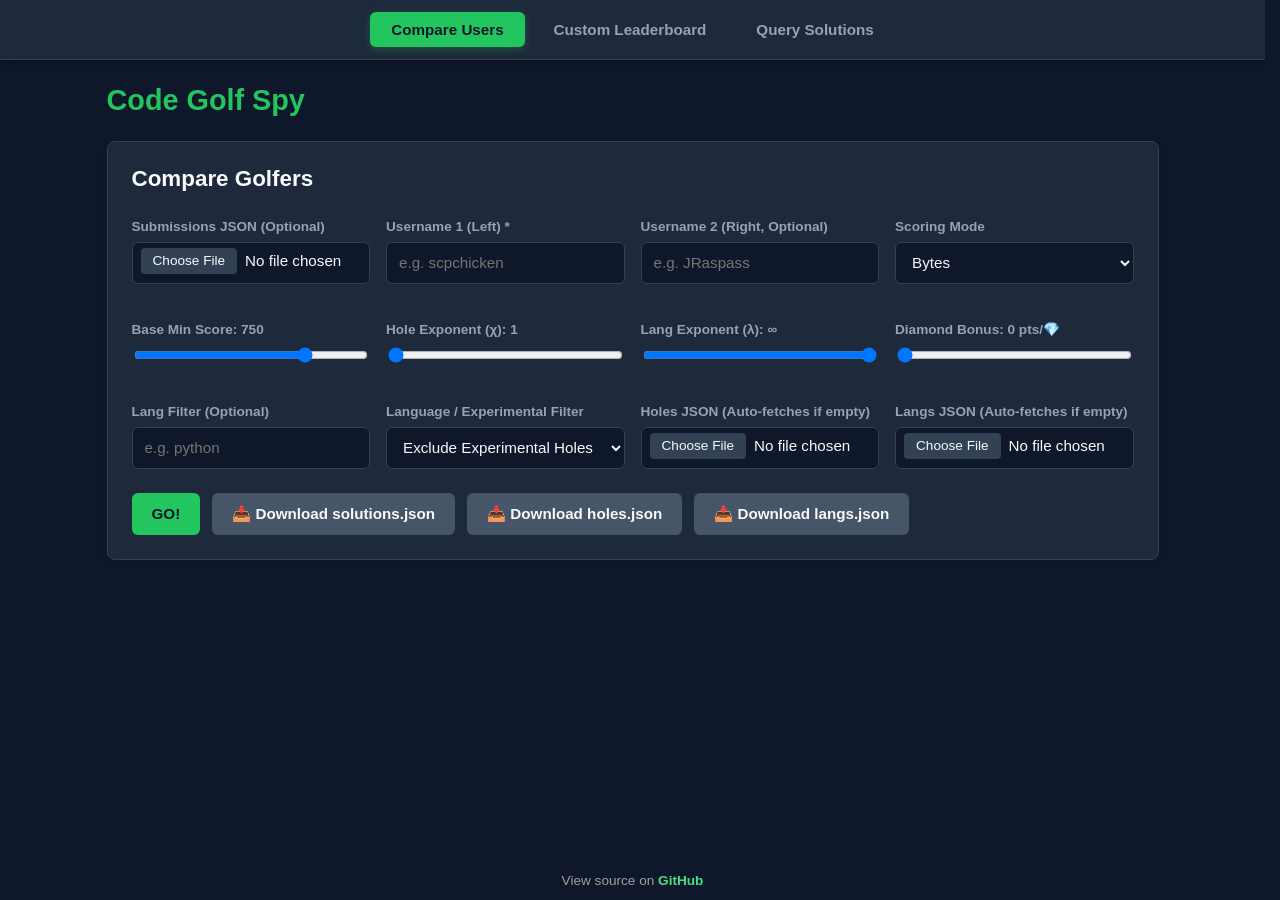
==== commit fa613ae3: "solution history" ====
--- a/src/index.html
+++ b/src/index.html
@@ -420,6 +420,7 @@
               <option value="total_bytes_of_golds_per_day">Total BYTES of Golds Per Day</option>
               <option value="lost_golds_diamonds">Lost Diamonds / Golds / Unicorns</option>
               <option value="medal_mismatch">Medal Mismatch: Bytes vs Chars</option>
+              <option value="solution_history">Solution History (Bytes)</option>
             </select>
           </div>
 
@@ -451,6 +452,12 @@
               <input type="text" id="mismatchLangInput" placeholder="e.g. Python">
             </div>
           </div>
+
+          <!-- Solution History Filter Controls -->
+          <div id="solutionHistoryControls" class="form-group hidden" style="grid-column: 1 / -1;">
+            <label for="solutionHistoryUserInput">Username (Optional)</label>
+            <input type="text" id="solutionHistoryUserInput" placeholder="e.g. scpchicken - leave blank to see all">
+          </div>
         </div>
 
         <div class="button-group" style="margin-top: 1.5rem;">
